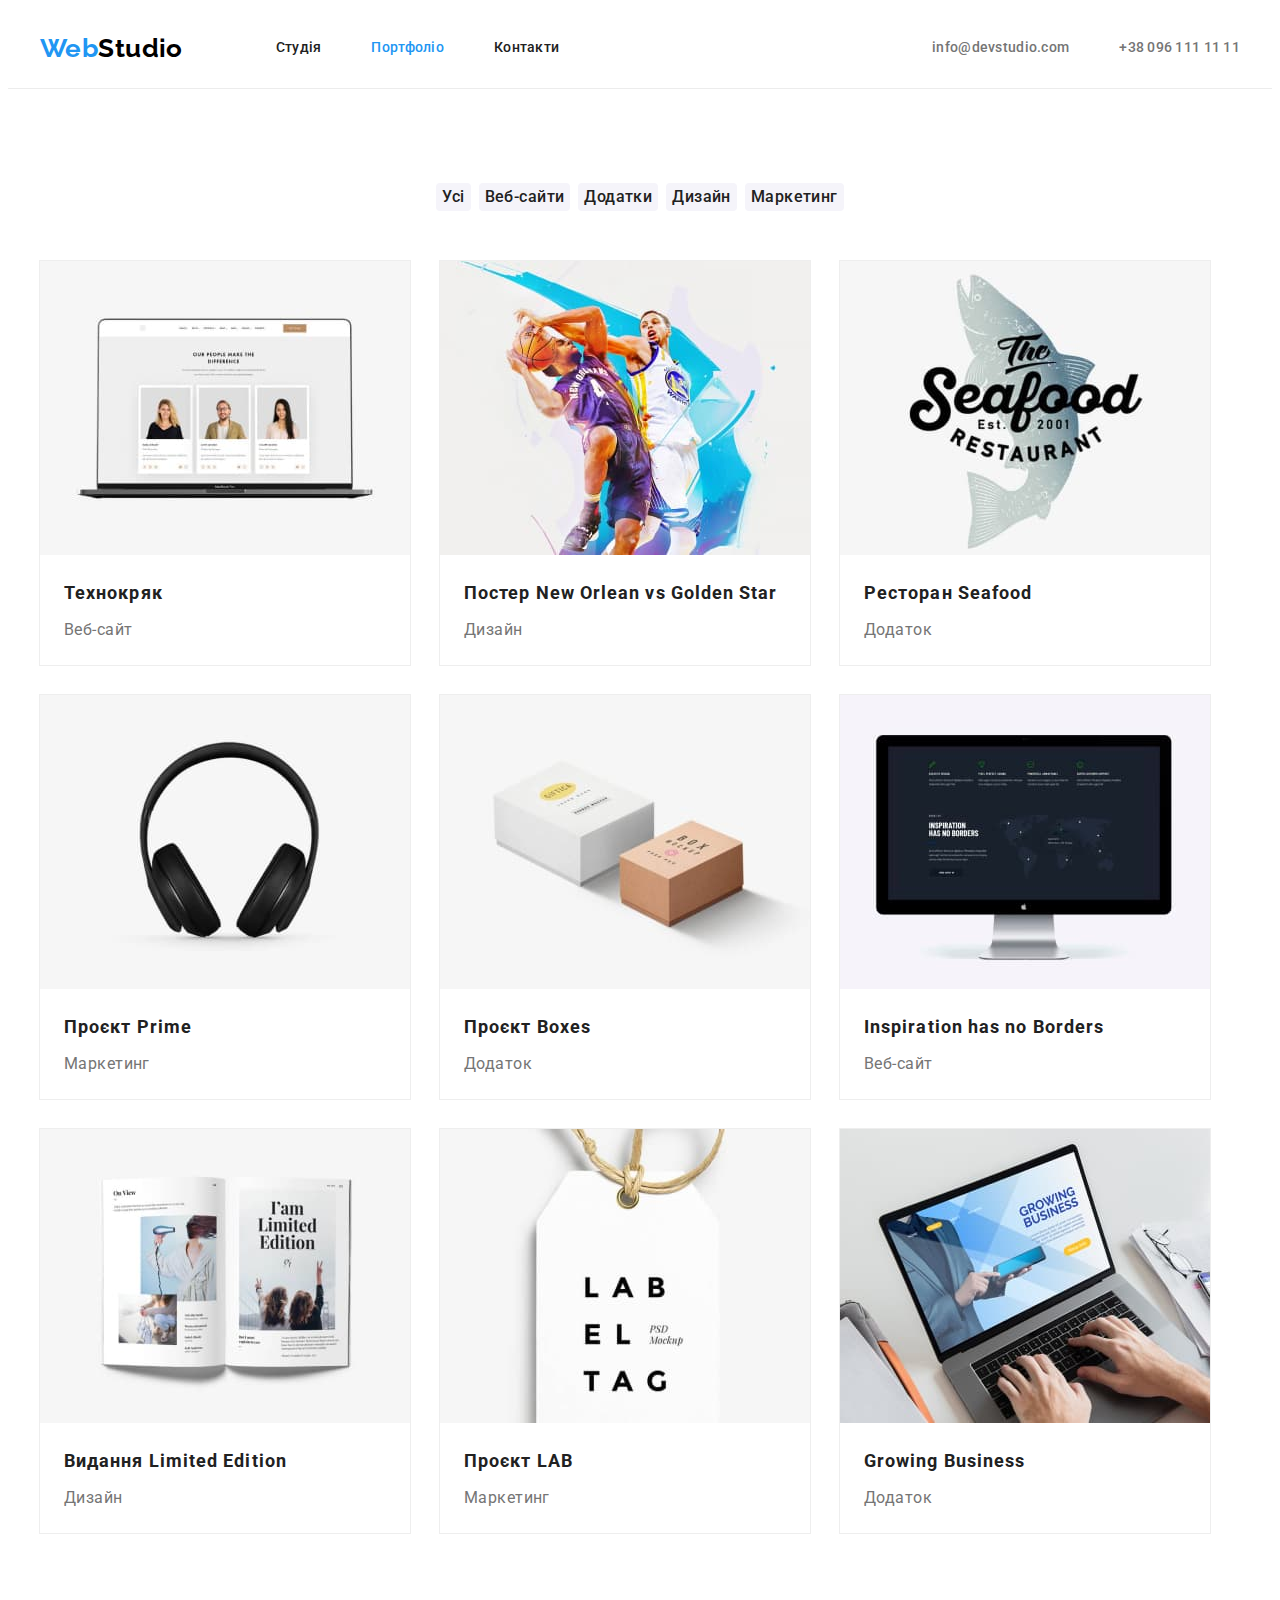
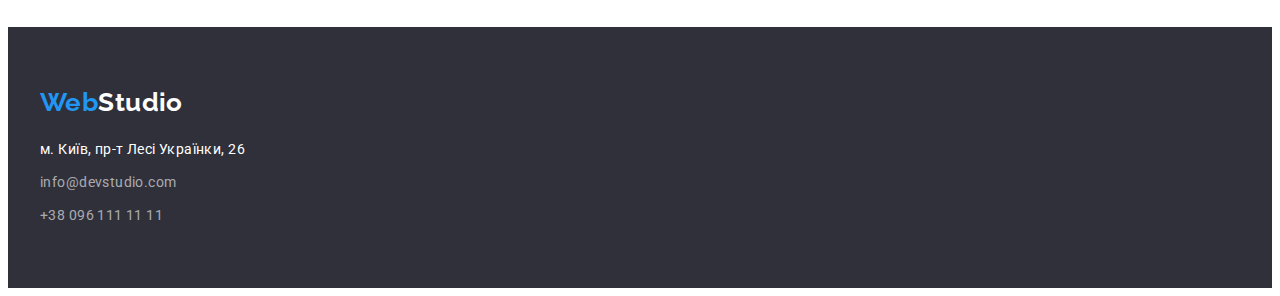
==== portfolio.html @ 0fe9400f "Д.з. 3" ====
<!DOCTYPE html>
<html lang="uk">
  <head>
    <meta charset="UTF-8" />
    <meta http-equiv="X-UA-Compatible" content="IE=edge" />
    <meta name="viewport" content="width=device-width, initial-scale=1.0" />
    <title>Вебстуія. Портфоліо</title>
    <link rel="preconnect" href="https://fonts.googleapis.com" />
    <link rel="preconnect" href="https://fonts.gstatic.com" crossorigin />
    <link
      href="https://fonts.googleapis.com/css2?family=Raleway:wght@700&family=Roboto:wght@400;500;700;900&display=swap"
      rel="stylesheet"
    />

    <link
      rel="stylesheet"
      href="https://cdnjs.cloudflare.com/ajax/libs/modern-normalize/1.1.0/modern-normalize.min.css"
      integrity="sha512-wpPYUAdjBVSE4KJnH1VR1HeZfpl1ub8YT/NKx4PuQ5NmX2tKuGu6U/JRp5y+Y8XG2tV+wKQpNHVUX03MfMFn9Q=="
      crossorigin="anonymous"
      referrerpolicy="no-referrer"
    />

    <link rel="stylesheet" href="./css/styles.css" />
  </head>

  <body>
    <header class="top">
      <div class="container top-container">
        <nav class="lists nav-list">
          <a class="link logo" href="./index.html">Web<span class="logo-top">Studio</span></a>
          <ul class="list lists nav-items">
            <li class=""><a class="link nav-link" href="./index.html">Студія</a></li>
            <li class="">
              <a class="link nav-link current" href="./portfolio.html">Портфоліо</a>
            </li>
            <li class=""><a class="link nav-link" href="">Контакти</a></li>
          </ul>
        </nav>
        <ul class="list lists nav-items">
          <li>
            <a class="link nav-contact" href="mailto:info@devstudio.com">info@devstudio.com</a>
          </li>
          <li><a class="link nav-contact" href="tel:+380961111111">+38 096 111 11 11</a></li>
        </ul>
      </div>
    </header>
    <main>
      <section class="filter section">
        <div class="container">
          <h1 class="visually-hidden">Портфоліо</h1>
          <ul class="list lists filter-list">
            <li><button type="button" class="filter-btn">Усі</button></li>
            <li><button type="button" class="filter-btn">Веб-сайти</button></li>
            <li><button type="button" class="filter-btn">Додатки</button></li>
            <li><button type="button" class="filter-btn">Дизайн</button></li>
            <li><button type="button" class="filter-btn">Маркетинг</button></li>
          </ul>
          <ul class="list lists filter-card">
            <li class="filter-galery">
              <img
                src="./images/tehnokryak.jpg"
                alt="Ноутбук з відкритим сайтом"
                width="370"
                height="294"
              />
              <div class="filter-item">
                <h2 class="filter-title">Технокряк</h2>
                <p class="filter-text">Веб-сайт</p>
              </div>
            </li>
            <li class="filter-galery">
              <img
                src="./images/poster.jpg"
                alt="Два чоловіка грають в баскетбол"
                width="370"
                height="294"
              />
              <div class="filter-item">
                <h2 class="filter-title">
                  Постер <span lang="en">New Orlean vs Golden Star</span>
                </h2>
                <p class="filter-text">Дизайн</p>
              </div>
            </li>
            <li class="filter-galery">
              <img
                src="./images/seafood.jpg"
                alt="Логотип ресторану морської їжі"
                width="370"
                height="294"
              />
              <div class="filter-item">
                <h2 class="filter-title">Ресторан <span lang="en">Seafood</span></h2>
                <p class="filter-text">Додаток</p>
              </div>
            </li>
            <li class="filter-galery">
              <img src="./images/prime.jpg" alt="Навушники" width="370" height="294" />
              <div class="filter-item">
                <h2 class="filter-title">Проєкт <span lang="en">Prime</span></h2>
                <p class="filter-text">Маркетинг</p>
              </div>
            </li>
            <li class="filter-galery">
              <img
                src="./images/boxes.jpg"
                alt="Дві подарункові коробочки"
                width="370"
                height="294"
              />
              <div class="filter-item">
                <h2 class="filter-title">Проєкт <span lang="en">Boxes</span></h2>
                <p class="filter-text">Додаток</p>
              </div>
            </li>
            <li class="filter-galery">
              <img
                src="./images/broders.jpg"
                alt="Монітор з відкритим сайтом"
                width="370"
                height="294"
              />
              <div class="filter-item">
                <h2 class="filter-title" lang="en">Inspiration has no Borders</h2>
                <p class="filter-text">Веб-сайт</p>
              </div>
            </li>
            <li class="filter-galery">
              <img src="./images/book.jpg" alt="Розкрита книга" width="370" height="294" />
              <div class="filter-item">
                <h2 class="filter-title">Видання <span lang="en">Limited Edition</span></h2>
                <p class="filter-text">Дизайн</p>
              </div>
            </li>
            <li class="filter-galery">
              <img src="./images/lab.jpg" alt="Етикетка на мотузочці" width="370" height="294" />
              <div class="filter-item">
                <h2 class="filter-title">Проєкт <span>LAB</span></h2>
                <p class="filter-text">Маркетинг</p>
              </div>
            </li>
            <li class="filter-galery">
              <img
                src="./images/business.jpg"
                alt="Працюють на ноутбуці"
                width="370"
                height="294"
              />
              <div class="filter-item">
                <h2 class="filter-title" lang="en">Growing Business</h2>
                <p class="filter-text">Додаток</p>
              </div>
            </li>
          </ul>
        </div>
      </section>
    </main>

    <footer class="bottom">
      <div class="container">
        <a class="link logo bottom-logo-text" href="./index.html"
          >Web<span class="bottom-logo">Studio</span></a
        >
        <address class="bottom-more">
          <ul class="list">
            <li>
              <a
                class="link bottom-addres"
                href="https://goo.gl/maps/E31LjMS4C6WuwfjZA"
                target="_blank"
                rel="noopener nofollow noreferrer"
                >м. Київ, пр-т Лесі Українки, 26</a
              >
            </li>
            <li>
              <a class="link bottom-meta bottom-list" href="mailto:info@devstudio.com"
                >info@devstudio.com</a
              >
            </li>
            <li><a class="link bottom-meta" href="tel:+380961111111">+38 096 111 11 11</a></li>
          </ul>
        </address>
      </div>
    </footer>
  </body>
</html>
---- css/styles.css ----
:root {
  --font-logo: 'Raleway', sans-serif;
  --font-text: 'Roboto', sans-serif;

  --accent-color: #2196f3;
  --logo-top-color: #000000;
  --title-color: #212121;
  --main-text-color: #757575;
  --addres-color: #ffffff;
  --footer-contakt-color: rgba(255, 255, 255, 0.6);
  --line-color: #ececec;

  --main-background: #ffffff;
  --footer-background: #2f303a;
  --btn-background: #188ce8;
  --team-background: #f5f4fa;
}

p,
h1,
h2,
h3,
h4,
h5,
h6 {
  margin: 0;
}
ul,
ol {
  margin: 0;
  padding-left: 0;
}

img {
  display: block;
  max-width: 100%;
  height: auto;
}

.list {
  list-style: none;
}

.link {
  text-decoration: none;
}

body {
  font-family: var(--font-text);
  color: var(--main-text-color);
  font-size: 14px;
  letter-spacing: 0.03em;
  background: var(--main-background);
}

.container {
  width: 1200px;
  padding-left: 15px;
  padding-right: 15px;
  margin: 0 auto;
  /* outline: 2px solid red; */
}

.section {
  padding-top: 94px;
  padding-bottom: 94px;
}

/* Хедер */

.top {
  border-bottom: 1px solid var(--line-color);
}

.top-container {
  display: flex;
}

.nav-list {
  margin-right: auto;
}

.lists {
  display: flex;
  align-items: center;
}

.logo {
  color: var(--accent-color);
  font-family: var(--font-logo);
  font-weight: 700;
  font-size: 26px;
  line-height: 1.19;

  margin-right: 93px;
}

.logo-top {
  color: var(--logo-top-color);
}

.nav-items {
  gap: 50px;
}

.nav-link,
.nav-contact {
  font-weight: 500;
  line-height: 1.14;
  letter-spacing: 0.02em;
  color: var(--title-color);
  padding-top: 32px;
  padding-bottom: 32px;
  display: inline-block;
}

.nav-contact {
  color: inherit;
}

.nav-link:hover,
.nav-contact:hover {
  color: var(--accent-color);
}

.nav-link:focus,
.nav-contact:focus {
  color: var(--accent-color);
}

.current {
  color: var(--accent-color);
}

/* "Герой" */

.hero {
  background: var(--footer-background);
  padding-top: 200px;
  padding-bottom: 200px;
  text-align: center;
}

.hero-title {
  font-weight: 900;
  font-size: 44px;
  line-height: 1.36;
  color: var(--addres-color);
  max-width: 696px;

  letter-spacing: 0.06em;
  text-transform: uppercase;
  margin: 0 auto 30px;
}

.hero-btn {
  display: inline-block;
  font-family: inherit;
  border: none;
  cursor: pointer;
  font-weight: 700;
  font-size: 16px;
  line-height: 1.88;
  color: var(--addres-color);

  background: var(--accent-color);
  box-shadow: 0px 4px 4px rgba(0, 0, 0, 0.15);
  border-radius: 4px;

  padding: 10px 32px;
  align-items: center;
  text-align: center;
  letter-spacing: 0.06em;
}

.hero-btn:hover,
.hero-btn:focus {
  background: var(--btn-background);
}

/* Переваги */

.benefits {
}

.visually-hidden {
  position: absolute;
  white-space: nowrap;
  width: 1px;
  height: 1px;
  overflow: hidden;
  border: 0;
  padding: 0;
  clip: rect(0 0 0 0);
  clip-path: inset(50%);
  margin: -1px;
}

.benefits-item {
  align-items: flex-start;
  gap: 30px;
}

.benefits-item-text {
  width: 270px;
}

.benefits-title {
  font-weight: 700;
  line-height: 1.14;
  text-transform: uppercase;
  margin-bottom: 10px;

  color: var(--title-color);
}

.benefits-text {
  line-height: 1.71;
}

/* Чим ми займаємося */

.activity {
  padding-top: 0;
}

.activity-title {
  margin-bottom: 50px;
}

.activity-title,
.team-title {
  font-weight: 700;
  font-size: 36px;
  line-height: 1.17;
  text-align: center;
  color: var(--title-color);
}
.activity-list {
  justify-content: space-between;
}

/* Наша команда */

.team {
  background: var(--team-background);
}

.team-title {
  margin-bottom: 50px;
}

.team-list {
  gap: 30px;
}

.team-cerd {
  box-shadow: 0px 1px 3px rgba(0, 0, 0, 0.12), 0px 1px 1px rgba(0, 0, 0, 0.14),
    0px 2px 1px rgba(0, 0, 0, 0.2);
  border-radius: 0px 0px 4px 4px;
}

.team-staff {
  font-weight: 500;
  font-size: 16px;
  line-height: 1.19;

  text-align: center;
  color: var(--title-color);
  margin-top: 30px;
  margin-bottom: 10px;
}

.team-item {
  font-size: 16px;
  line-height: 1.19;

  text-align: center;
  padding-bottom: 30px;
}

/* Футер */

.bottom {
  background: var(--footer-background);
  padding-top: 60px;
  padding-bottom: 60px;
}

.bottom-logo-text {
  display: inline-block;
  margin-bottom: 20px;
}

.bottom-logo {
  color: var(--addres-color);
}

.bottom-more {
  font-style: normal;
  font-family: inherit;
  line-height: 1.71;
}

.bottom-addres {
  display: inline-block;
  color: var(--addres-color);
  margin-bottom: 9px;
}

.bottom-meta {
  display: inline-block;
  color: var(--footer-contakt-color);
}

.bottom-list {
  margin-bottom: 9px;
}

.bottom-addres:hover,
.bottom-meta:hover,
.bottom-addres:focus,
.bottom-meta:focus {
  color: var(--accent-color);
}

/* Портфоліо */

.filter {
}

.filter-list {
  justify-content: center;
  gap: 8px;
  margin-bottom: 50px;
}

.filter-btn {
  font-family: inherit;
  border: none;
  cursor: pointer;
  font-weight: 500;
  font-size: 16px;
  line-height: 1.62;

  text-align: center;
  letter-spacing: inherit;
  color: var(--title-color);
  background: var(--team-background);
  border-radius: 4px;
}

.filter-btn:hover,
.filter-btn:focus {
  color: var(--addres-color);
  text-align: center;
  background: var(--accent-color);

  box-shadow: 0px 3px 1px rgba(0, 0, 0, 0.1), 0px 1px 2px rgba(0, 0, 0, 0.08),
    0px 2px 2px rgba(0, 0, 0, 0.12);
  border-radius: 4px;
}

.filter-card {
  flex-wrap: wrap;
  gap: 30px;
}

.filter-galery {
  outline: 1px solid #eeeeee;
}

.filter-title {
  font-weight: 700;
  font-size: 18px;
  line-height: 2;
  letter-spacing: 0.06em;

  color: var(--title-color);
  padding-left: 24px;
  padding-right: 24px;
  margin-top: 20px;
  margin-bottom: 4px;
}

.filter-text {
  font-size: 16px;
  line-height: 1.88;
  padding-left: 24px;
  padding-right: 24px;
  padding-bottom: 20px;
}
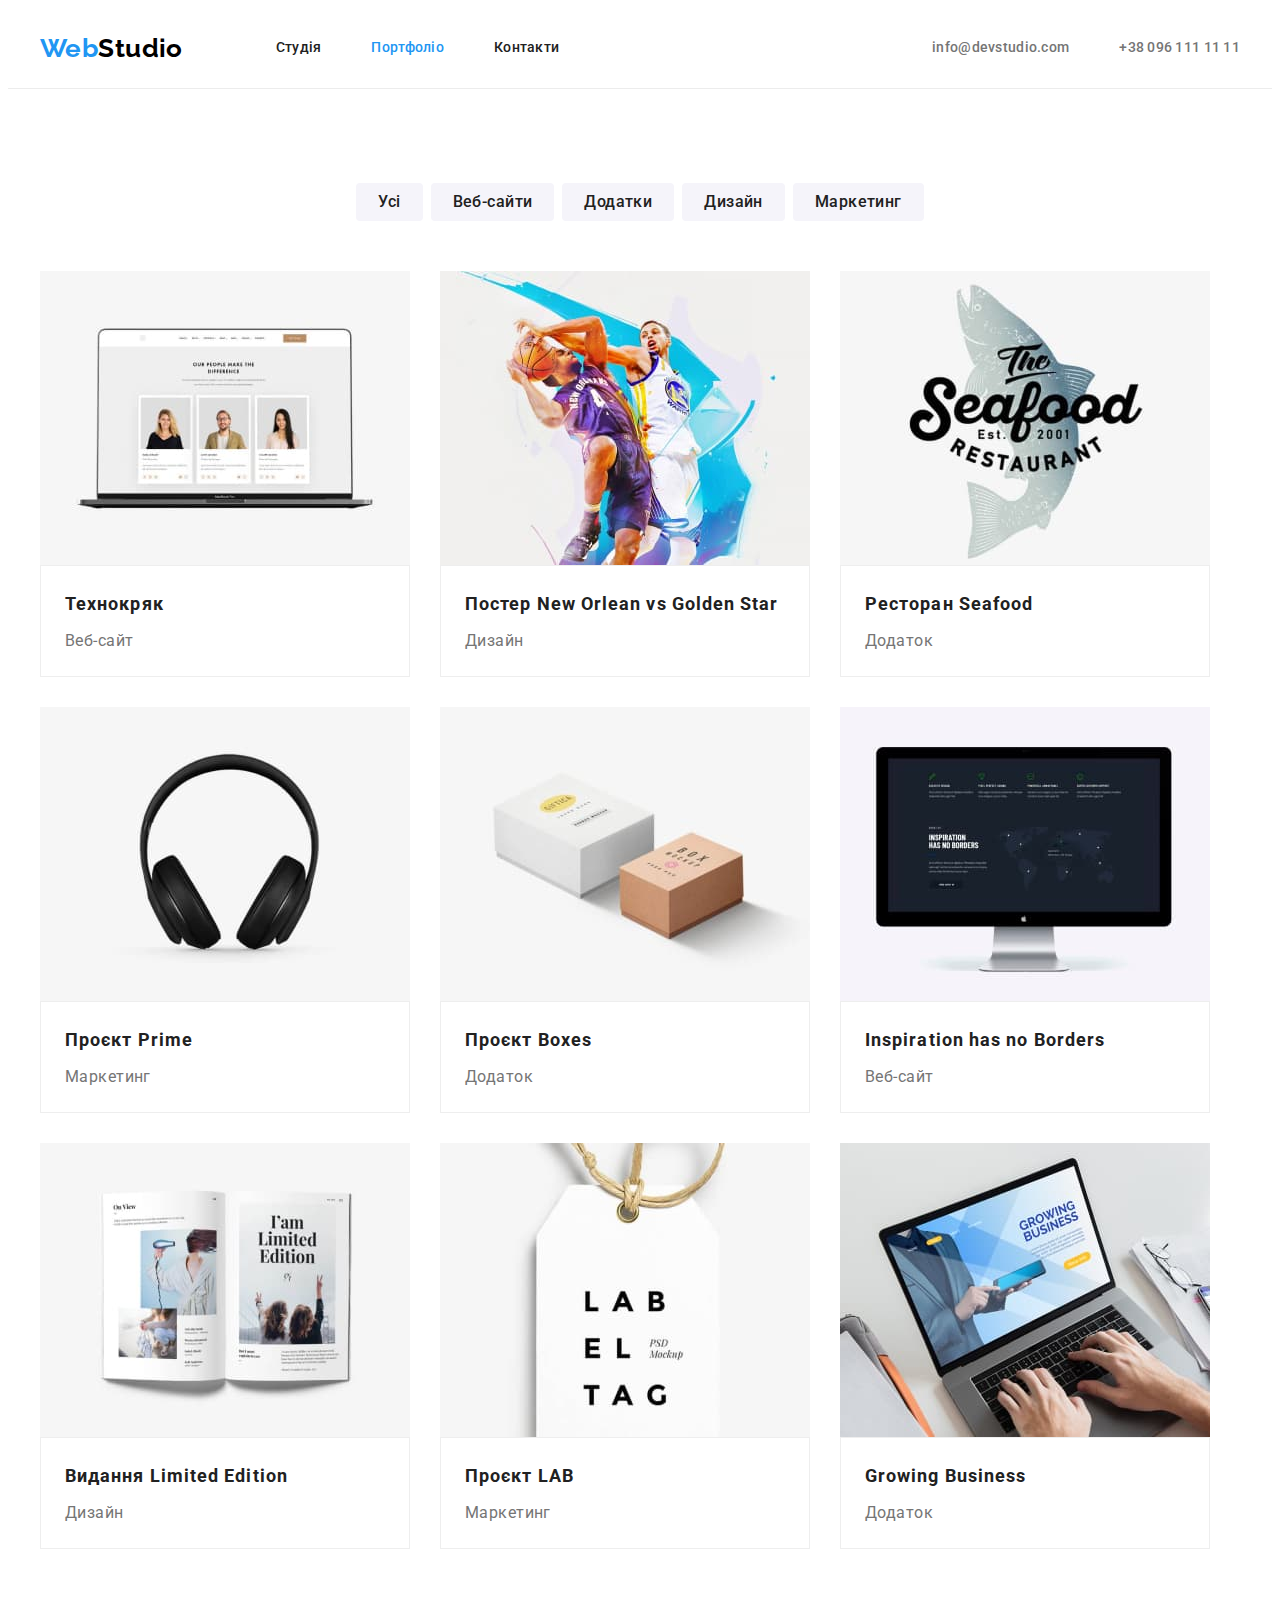
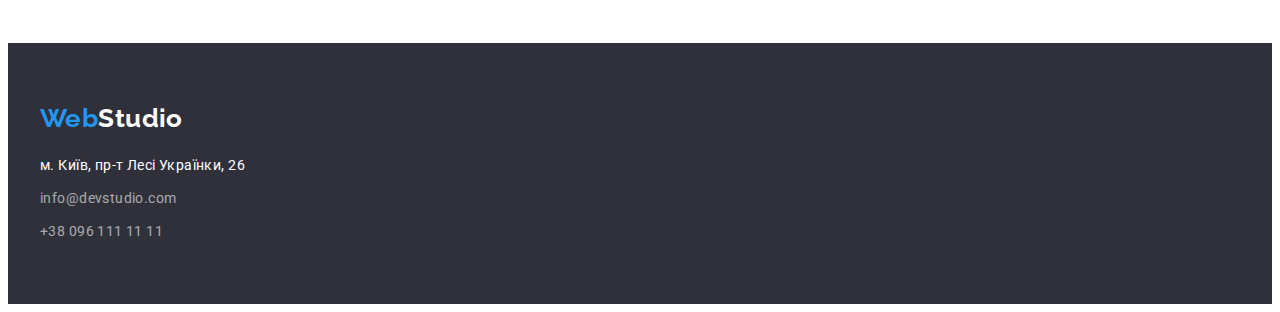
==== commit 0d30c103: "Д.з. 3, виправлення 2" ====
--- a/portfolio.html
+++ b/portfolio.html
@@ -163,7 +163,7 @@
         >
         <address class="bottom-more">
           <ul class="list">
-            <li>
+            <li class="bottom-list">
               <a
                 class="link bottom-addres"
                 href="https://goo.gl/maps/E31LjMS4C6WuwfjZA"
@@ -172,12 +172,12 @@
                 >м. Київ, пр-т Лесі Українки, 26</a
               >
             </li>
-            <li>
-              <a class="link bottom-meta bottom-list" href="mailto:info@devstudio.com"
-                >info@devstudio.com</a
-              >
+            <li class="bottom-list">
+              <a class="link bottom-meta" href="mailto:info@devstudio.com">info@devstudio.com</a>
             </li>
-            <li><a class="link bottom-meta" href="tel:+380961111111">+38 096 111 11 11</a></li>
+            <li class="bottom-list">
+              <a class="link bottom-meta" href="tel:+380961111111">+38 096 111 11 11</a>
+            </li>
           </ul>
         </address>
       </div>
--- a/css/styles.css
+++ b/css/styles.css
@@ -146,7 +146,7 @@
   font-size: 44px;
   line-height: 1.36;
   color: var(--addres-color);
-  max-width: 696px;
+  width: 696px;
 
   letter-spacing: 0.06em;
   text-transform: uppercase;
@@ -197,7 +197,7 @@
 }
 
 .benefits-item {
-  align-items: flex-start;
+  display: flex;
   gap: 30px;
 }
 
@@ -207,6 +207,7 @@
 
 .benefits-title {
   font-weight: 700;
+  font-size: 14px;
   line-height: 1.14;
   text-transform: uppercase;
   margin-bottom: 10px;
@@ -216,6 +217,7 @@
 
 .benefits-text {
   line-height: 1.71;
+  width: 270px;
 }
 
 /* Чим ми займаємося */
@@ -254,12 +256,18 @@
   gap: 30px;
 }
 
-.team-cerd {
+.team-card {
+  background: var(--main-background);
   box-shadow: 0px 1px 3px rgba(0, 0, 0, 0.12), 0px 1px 1px rgba(0, 0, 0, 0.14),
     0px 2px 1px rgba(0, 0, 0, 0.2);
   border-radius: 0px 0px 4px 4px;
 }
 
+.team-card-box {
+  padding-top: 30px;
+  padding-bottom: 30px;
+}
+
 .team-staff {
   font-weight: 500;
   font-size: 16px;
@@ -267,7 +275,6 @@
 
   text-align: center;
   color: var(--title-color);
-  margin-top: 30px;
   margin-bottom: 10px;
 }
 
@@ -276,7 +283,6 @@
   line-height: 1.19;
 
   text-align: center;
-  padding-bottom: 30px;
 }
 
 /* Футер */
@@ -305,7 +311,6 @@
 .bottom-addres {
   display: inline-block;
   color: var(--addres-color);
-  margin-bottom: 9px;
 }
 
 .bottom-meta {
@@ -313,7 +318,7 @@
   color: var(--footer-contakt-color);
 }
 
-.bottom-list {
+.bottom-list:not(:last-child) {
   margin-bottom: 9px;
 }
 
@@ -342,7 +347,7 @@
   font-weight: 500;
   font-size: 16px;
   line-height: 1.62;
-
+  padding: 6px 22px;
   text-align: center;
   letter-spacing: inherit;
   color: var(--title-color);
@@ -366,8 +371,9 @@
   gap: 30px;
 }
 
-.filter-galery {
-  outline: 1px solid #eeeeee;
+.filter-item {
+  border: 1px solid #eeeeee;
+  padding: 20px 24px;
 }
 
 .filter-title {
@@ -377,16 +383,10 @@
   letter-spacing: 0.06em;
 
   color: var(--title-color);
-  padding-left: 24px;
-  padding-right: 24px;
-  margin-top: 20px;
   margin-bottom: 4px;
 }
 
 .filter-text {
   font-size: 16px;
   line-height: 1.88;
-  padding-left: 24px;
-  padding-right: 24px;
-  padding-bottom: 20px;
-}
+}
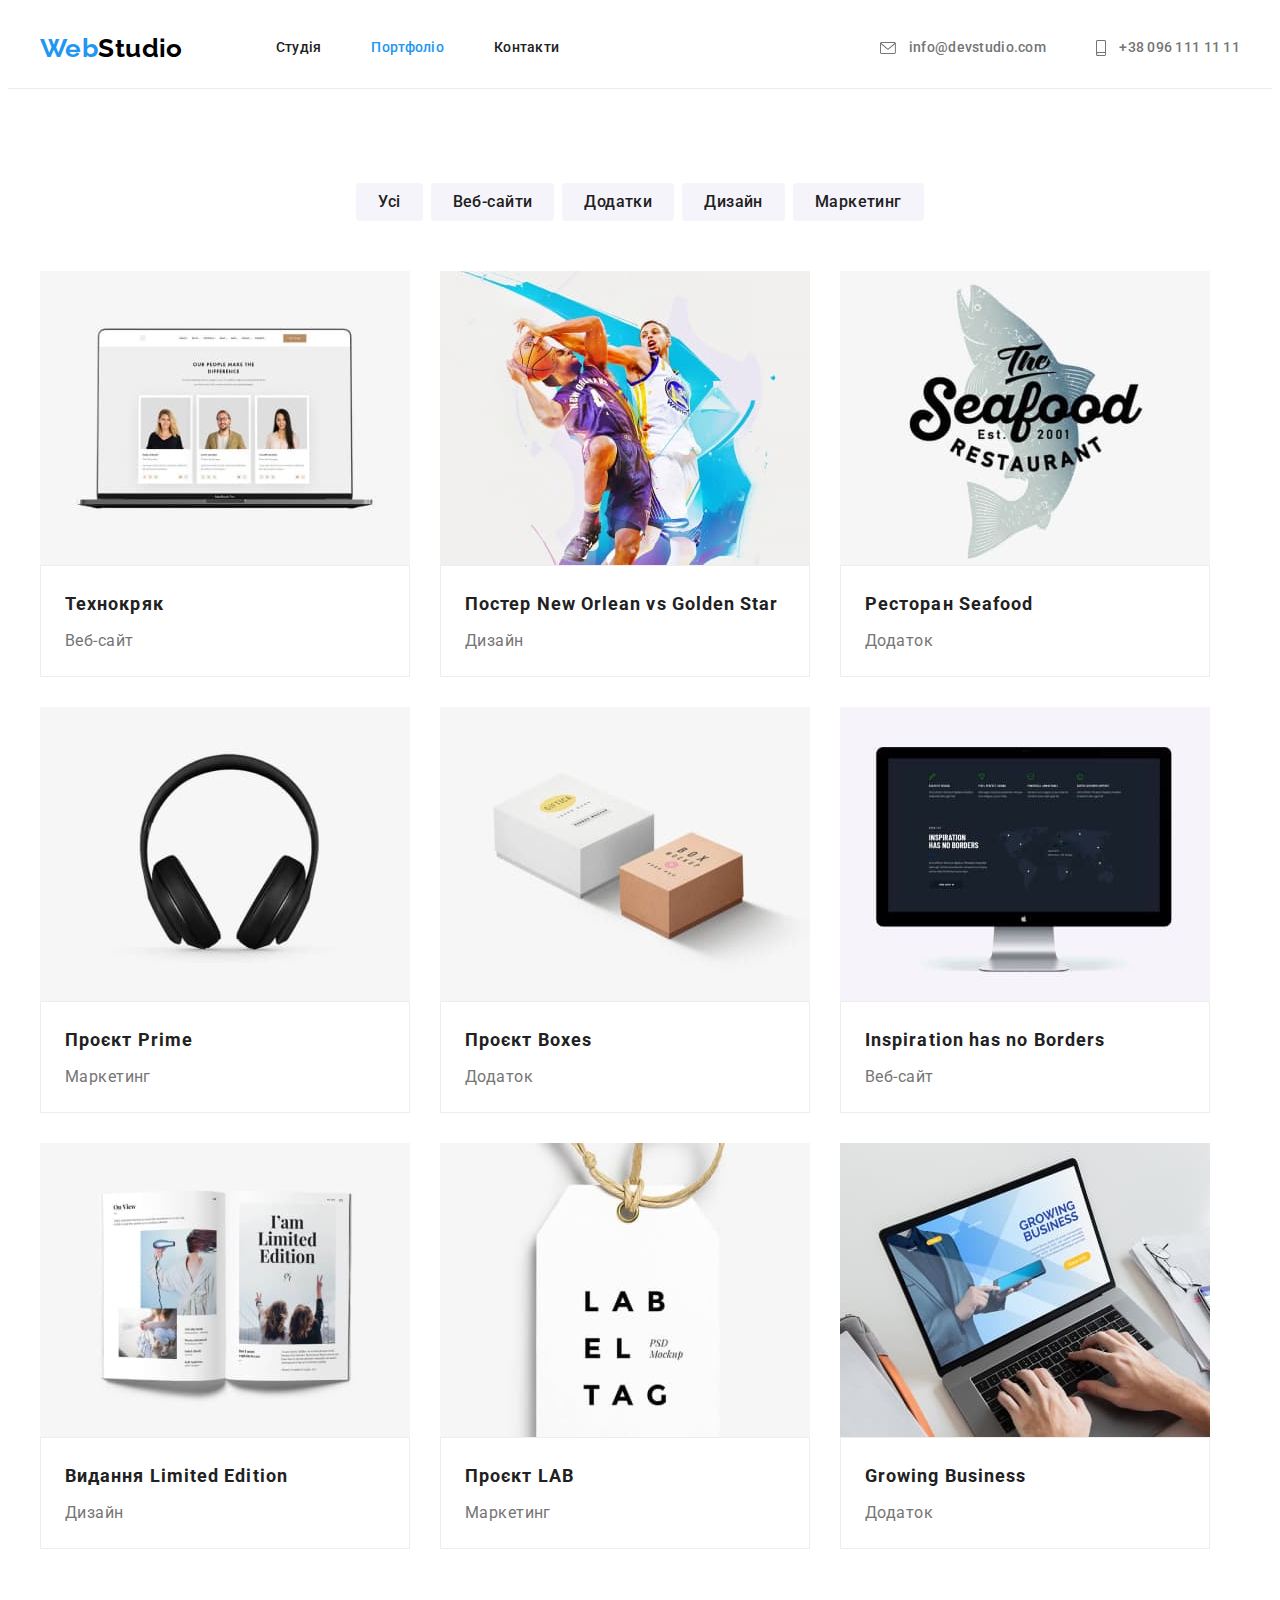
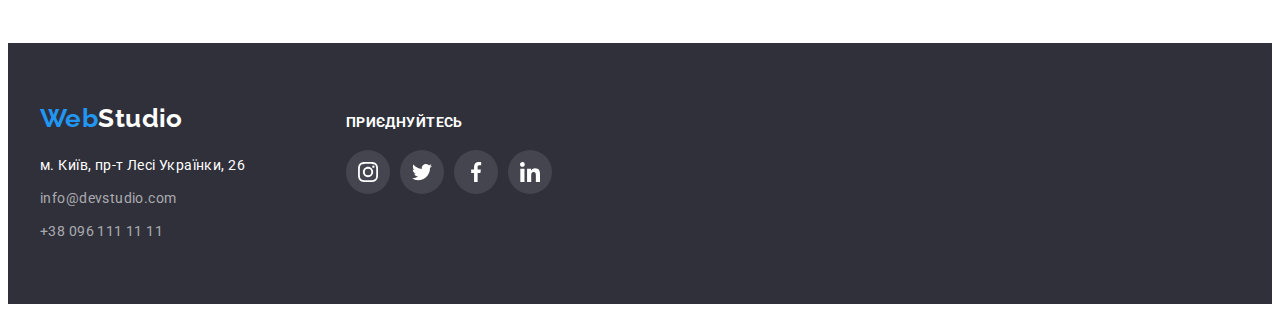
==== commit fc0b180b: "Д.з. 4" ====
--- a/portfolio.html
+++ b/portfolio.html
@@ -38,9 +38,21 @@
         </nav>
         <ul class="list lists nav-items">
           <li>
-            <a class="link nav-contact" href="mailto:info@devstudio.com">info@devstudio.com</a>
+            <a class="link nav-contact" href="mailto:info@devstudio.com"
+              ><svg class="nav-contact-icon" width="16" height="12">
+                <use href="./images/icons.svg#icon-envelope"></use>
+              </svg>
+              info@devstudio.com</a
+            >
           </li>
-          <li><a class="link nav-contact" href="tel:+380961111111">+38 096 111 11 11</a></li>
+          <li>
+            <a class="link nav-contact" href="tel:+380961111111"
+              ><svg class="nav-contact-icon" width="10" height="16">
+                <use href="./images/icons.svg#icon-smartphone"></use>
+              </svg>
+              +38 096 111 11 11</a
+            >
+          </li>
         </ul>
       </div>
     </header>
@@ -157,29 +169,81 @@
     </main>
 
     <footer class="bottom">
-      <div class="container">
-        <a class="link logo bottom-logo-text" href="./index.html"
-          >Web<span class="bottom-logo">Studio</span></a
-        >
-        <address class="bottom-more">
-          <ul class="list">
-            <li class="bottom-list">
-              <a
-                class="link bottom-addres"
-                href="https://goo.gl/maps/E31LjMS4C6WuwfjZA"
-                target="_blank"
-                rel="noopener nofollow noreferrer"
-                >м. Київ, пр-т Лесі Українки, 26</a
-              >
-            </li>
-            <li class="bottom-list">
-              <a class="link bottom-meta" href="mailto:info@devstudio.com">info@devstudio.com</a>
-            </li>
-            <li class="bottom-list">
-              <a class="link bottom-meta" href="tel:+380961111111">+38 096 111 11 11</a>
-            </li>
-          </ul>
-        </address>
+      <div class="container bottom-box">
+        <div class="bottom-contact">
+          <a class="link logo bottom-logo-text" href="./index.html"
+            >Web<span class="bottom-logo">Studio</span></a
+          >
+          <address class="bottom-more">
+            <ul class="list">
+              <li class="bottom-list">
+                <a
+                  class="link bottom-addres"
+                  href="https://goo.gl/maps/E31LjMS4C6WuwfjZA"
+                  target="_blank"
+                  rel="noopener nofollow noreferrer"
+                  >м. Київ, пр-т Лесі Українки, 26</a
+                >
+              </li>
+              <li class="bottom-list">
+                <a class="link bottom-meta" href="mailto:info@devstudio.com">info@devstudio.com</a>
+              </li>
+              <li class="bottom-list">
+                <a class="link bottom-meta" href="tel:+380961111111">+38 096 111 11 11</a>
+              </li>
+            </ul>
+          </address>
+        </div>
+
+        <div class="bottom-join">
+          <h2 class="bottom-title">приєднуйтесь</h2>
+          <ul class="list bottom-soc-list">
+            <li class="bottom-soc-item">
+              <a
+                href=""
+                class="link bottom-soc-link"
+                target="_blank"
+                rel="noopener nofollow noreferrer"
+                ><svg class="bottom-soc-icon" widht="20" height="20">
+                  <use href="./images/icons.svg#icon-instagram"></use>
+                </svg>
+              </a>
+            </li>
+            <li class="bottom-soc-item">
+              <a
+                href=""
+                class="link bottom-soc-link"
+                target="_blank"
+                rel="noopener nofollow noreferrer"
+                ><svg class="bottom-soc-icon" widht="20" height="20">
+                  <use href="./images/icons.svg#icon-twitter"></use>
+                </svg>
+              </a>
+            </li>
+            <li class="bottom-soc-item">
+              <a
+                href=""
+                class="link bottom-soc-link"
+                target="_blank"
+                rel="noopener nofollow noreferrer"
+                ><svg class="bottom-soc-icon" widht="20" height="20">
+                  <use href="./images/icons.svg#icon-facebook"></use>
+                </svg>
+              </a>
+            </li>
+            <li class="bottom-soc-item">
+              <a
+                href=""
+                class="link bottom-soc-link"
+                target="_blank"
+                rel="noopener nofollow noreferrer"
+                ><svg class="bottom-soc-icon" widht="20" height="20">
+                  <use href="./images/icons.svg#icon-linkedin"></use>
+                </svg>
+              </a>
+            </li>
+          </ul>
+        </div>
       </div>
     </footer>
   </body>
--- a/css/styles.css
+++ b/css/styles.css
@@ -9,6 +9,7 @@
   --addres-color: #ffffff;
   --footer-contakt-color: rgba(255, 255, 255, 0.6);
   --line-color: #ececec;
+  --link-color: #afb1b8;
 
   --main-background: #ffffff;
   --footer-background: #2f303a;
@@ -128,6 +129,12 @@
   color: var(--accent-color);
 }
 
+.nav-contact-icon {
+  margin-right: 10px;
+  fill: currentColor;
+  vertical-align: middle;
+}
+
 .current {
   color: var(--accent-color);
 }
@@ -135,7 +142,16 @@
 /* "Герой" */
 
 .hero {
-  background: var(--footer-background);
+  height: 600px;
+  max-width: 1600px;
+  margin-left: auto;
+  margin-right: auto;
+  background-image: linear-gradient(rgba(47, 48, 58, 0.4), rgba(47, 48, 58, 0.4)),
+    url('../images/Hero-bg.jpg');
+  background-repeat: no-repeat;
+  background-position: center;
+  background-size: cover;
+  background-color: var(--footer-background);
   padding-top: 200px;
   padding-bottom: 200px;
   text-align: center;
@@ -201,8 +217,17 @@
   gap: 30px;
 }
 
-.benefits-item-text {
+.benefits-icons {
+  display: flex;
   width: 270px;
+  height: 120px;
+  background-color: var(--team-background);
+  border-radius: 4px;
+  margin-bottom: 30px;
+  justify-content: center;
+  align-items: center;
+}
+.benefit-icon {
 }
 
 .benefits-title {
@@ -226,17 +251,15 @@
   padding-top: 0;
 }
 
-.activity-title {
-  margin-bottom: 50px;
-}
-
 .activity-title,
-.team-title {
+.team-title,
+.clients-title {
   font-weight: 700;
   font-size: 36px;
   line-height: 1.17;
   text-align: center;
   color: var(--title-color);
+  margin-bottom: 50px;
 }
 .activity-list {
   justify-content: space-between;
@@ -246,10 +269,6 @@
 
 .team {
   background: var(--team-background);
-}
-
-.team-title {
-  margin-bottom: 50px;
 }
 
 .team-list {
@@ -281,8 +300,78 @@
 .team-item {
   font-size: 16px;
   line-height: 1.19;
-
-  text-align: center;
+  text-align: center;
+  margin-bottom: 16px;
+}
+
+.team-soc-list,
+.bottom-soc-list {
+  display: flex;
+  justify-content: center;
+  gap: 10px;
+}
+
+.team-soc-item,
+.bottom-soc-item {
+  width: 44px;
+  height: 44px;
+}
+
+.team-soc-link {
+  width: 100%;
+  height: 100%;
+  background-color: var(--main-background);
+  border-radius: 50%;
+  display: flex;
+  align-items: center;
+  justify-content: center;
+  fill: var(--link-color);
+}
+
+.team-soc-link:hover,
+.team-soc-link:focus,
+.bottom-soc-link:hover,
+.bottom-soc-link:focus {
+  background-color: var(--accent-color);
+  fill: var(--addres-color);
+}
+
+.team-soc-icon {
+}
+
+/* Постійні клієнти */
+
+.clients {
+}
+
+.clients-list {
+  display: flex;
+  gap: 30px;
+}
+
+.clients-item {
+  width: calc((100% - 150px) / 6);
+  height: 92px;
+}
+
+.clients-link {
+  width: 100%;
+  height: 100%;
+  border: 1px solid var(--link-color);
+  border-radius: 4px;
+  display: flex;
+  align-items: center;
+  justify-content: center;
+  fill: var(--link-color);
+}
+
+.client-logo-icon {
+}
+
+.clients-link:hover,
+.clients-link:focus {
+  border-color: var(--accent-color);
+  fill: var(--accent-color);
 }
 
 /* Футер */
@@ -291,6 +380,12 @@
   background: var(--footer-background);
   padding-top: 60px;
   padding-bottom: 60px;
+}
+
+.bottom-box {
+  display: flex;
+  align-items: baseline;
+  gap: 70px;
 }
 
 .bottom-logo-text {
@@ -327,6 +422,30 @@
 .bottom-addres:focus,
 .bottom-meta:focus {
   color: var(--accent-color);
+}
+
+.bottom-join {
+}
+
+.bottom-title {
+  font-weight: 700;
+  font-size: 14px;
+  line-height: 16px;
+  letter-spacing: 0.03em;
+  color: var(--addres-color);
+  text-transform: uppercase;
+  margin-bottom: 20px;
+}
+
+.bottom-soc-link {
+  width: 100%;
+  height: 100%;
+  background-color: rgba(255, 255, 255, 0.1);
+  border-radius: 50%;
+  display: flex;
+  align-items: center;
+  justify-content: center;
+  fill: var(--addres-color);
 }
 
 /* Портфоліо */
@@ -370,6 +489,10 @@
   flex-wrap: wrap;
   gap: 30px;
 }
+.filter-galery:hover {
+  box-shadow: 0px 1px 1px rgba(0, 0, 0, 0.12), 0px 4px 4px rgba(0, 0, 0, 0.06),
+    1px 4px 6px rgba(0, 0, 0, 0.16);
+}
 
 .filter-item {
   border: 1px solid #eeeeee;
